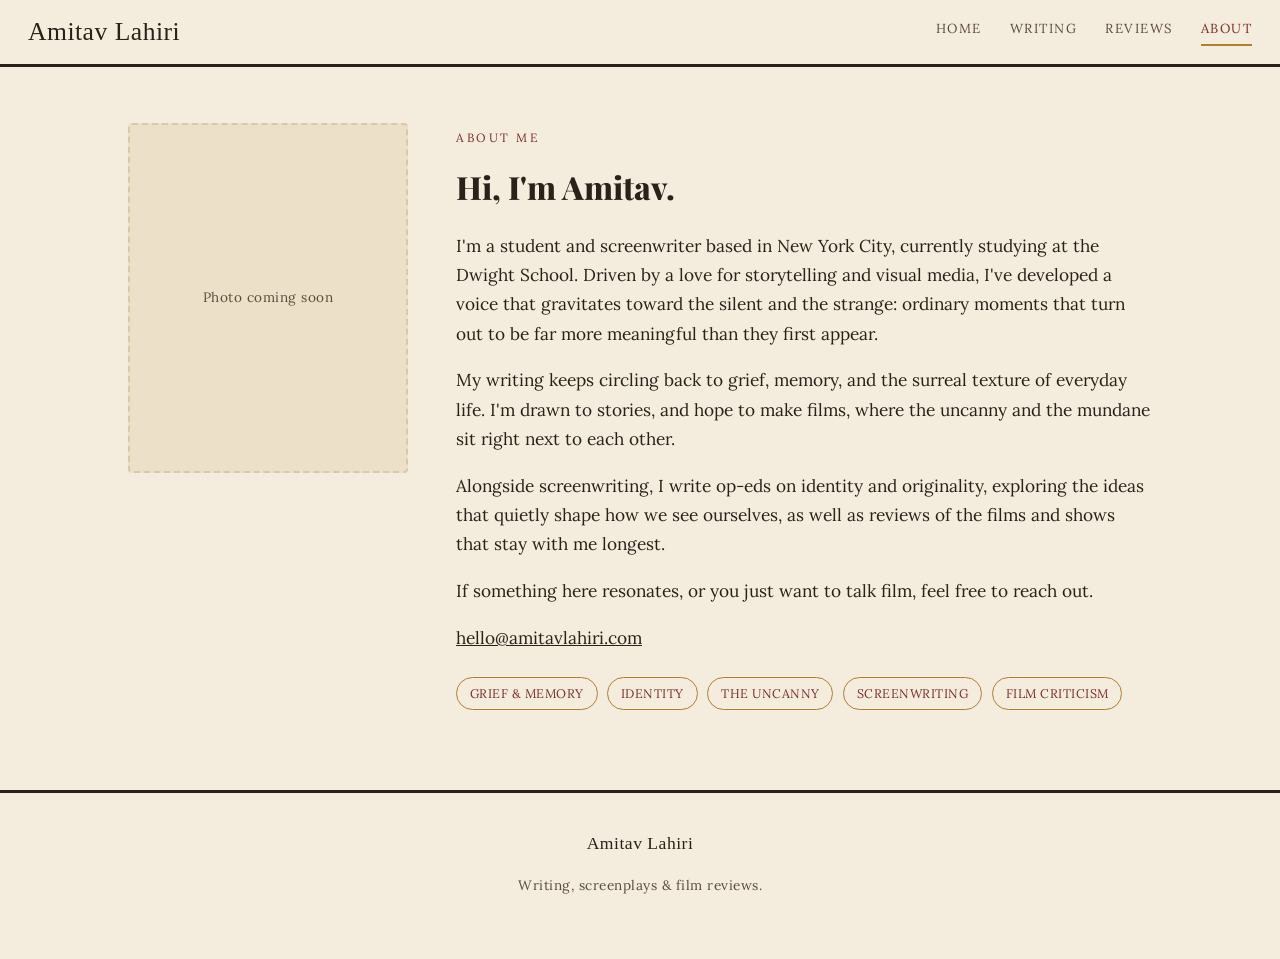
==== about.html @ c45335a1 "Initial commit: Amitav Lahiri writing & film review site Static site with essays, a formatted screen" ====
<!doctype html>
<html lang="en">
<head>
<meta charset="UTF-8">
<meta name="viewport" content="width=device-width, initial-scale=1.0">
<title>About | Amitav Lahiri</title>
<link rel="preconnect" href="https://fonts.googleapis.com">
<link rel="preconnect" href="https://fonts.gstatic.com" crossorigin>
<link href="https://fonts.googleapis.com/css2?family=Permanent+Marker&family=Playfair+Display:ital,wght@0,700;0,800;0,900;1,600&family=Lora:ital,wght@0,400;0,500;0,600;1,500&family=Bebas+Neue&family=Courier+Prime:wght@400;700&display=swap" rel="stylesheet">
<link rel="stylesheet" href="assets/css/style.css">
</head>
<body>

<header class="site-header">
  <a href="index.html" class="wordmark">Amitav Lahiri</a>
  <button class="nav-toggle" aria-label="Toggle navigation">&#9776;</button>
  <nav class="site-nav">
    <a href="index.html">Home</a>
    <a href="writing.html">Writing</a>
    <a href="reviews.html">Reviews</a>
    <a href="about.html" aria-current="page">About</a>
  </nav>
</header>

<div class="about-grid">

  <!--
    Photo placeholder, replace this whole <div class="photo-box">...</div>
    with: <img src="assets/images/about/amitav.jpg" alt="Amitav Lahiri">
    once a photo is ready.
  -->
  <div class="photo-box">Photo coming soon</div>

  <div class="about-copy">
    <span class="eyebrow">About Me</span>
    <h1>Hi, I'm Amitav.</h1>
    <p>I'm a student and screenwriter based in New York City, currently studying at the Dwight School. Driven by a love for storytelling and visual media, I've developed a voice that gravitates toward the silent and the strange: ordinary moments that turn out to be far more meaningful than they first appear.</p>
    <p>My writing keeps circling back to grief, memory, and the surreal texture of everyday life. I'm drawn to stories, and hope to make films, where the uncanny and the mundane sit right next to each other.</p>
    <p>Alongside screenwriting, I write op-eds on identity and originality, exploring the ideas that quietly shape how we see ourselves, as well as reviews of the films and shows that stay with me longest.</p>
    <p>If something here resonates, or you just want to talk film, feel free to reach out.</p>
    <!-- placeholder email, replace with the real address -->
    <p><a class="footer-email" href="mailto:hello@amitavlahiri.com">hello@amitavlahiri.com</a></p>
    <div class="theme-tags">
      <span>Grief &amp; Memory</span>
      <span>Identity</span>
      <span>The Uncanny</span>
      <span>Screenwriting</span>
      <span>Film Criticism</span>
    </div>
  </div>

</div>

<footer class="site-footer">
  <span class="wordmark">Amitav Lahiri</span>
  <p>Writing, screenplays &amp; film reviews.</p>
</footer>

<script src="assets/js/main.js"></script>
</body>
</html>
---- assets/css/style.css ----
/* =========================================================
   Amitav Lahiri — personal writing site
   Two moods sharing one palette family:
   - "vintage" (default): warm cream/paper, for essays, screenplay, about
   - "cinema": deep warm espresso, for film & show reviews
   Both share the same gold accent + cream/tan tones so nothing clashes.
   ========================================================= */

:root {
  /* vintage / paper */
  --cream: #f4ecdd;
  --cream-2: #ece0c9;
  --paper: #fbf6ec;
  --ink: #2b2119;
  --ink-soft: #5c4d3d;
  --line: #d9c9a8;
  --rust: #7a2e2b;
  --rust-soft: #9c4b3f;
  --gold: #b1802e;
  --gold-bright: #c9962f;

  /* cinema (still warm, never pure black) */
  --noir-bg: #3a2a1f;
  --noir-bg-2: #4a3627;
  --noir-panel: #2f2118;
  --noir-text: #f4ecdd;
  --noir-text-soft: #d8c9ac;

  --max: 760px;
  --max-wide: 1080px;
  --radius: 4px;
}

@font-face { font-display: swap; }

* { box-sizing: border-box; }
html { scroll-behavior: smooth; }

body {
  margin: 0;
  background: var(--cream);
  color: var(--ink);
  font-family: 'Lora', Georgia, 'Times New Roman', serif;
  line-height: 1.7;
  -webkit-font-smoothing: antialiased;
}

img { max-width: 100%; display: block; }

a { color: inherit; }

.wordmark {
  font-family: 'Permanent Marker', cursive;
  font-size: 1.6rem;
  letter-spacing: 0.5px;
  color: var(--ink);
  text-decoration: none;
  line-height: 1;
}

/* ---------- header / nav ---------- */
.site-header {
  position: sticky;
  top: 0;
  z-index: 50;
  display: flex;
  align-items: center;
  justify-content: space-between;
  gap: 1rem;
  padding: 1.1rem 1.75rem;
  background: var(--cream);
  border-bottom: 3px solid var(--ink);
}

.site-nav {
  display: flex;
  align-items: center;
  gap: 1.75rem;
  font-family: 'Lora', serif;
  font-size: 0.82rem;
  text-transform: uppercase;
  letter-spacing: 1.5px;
}

.site-nav a {
  text-decoration: none;
  color: var(--ink-soft);
  padding-bottom: 4px;
  border-bottom: 2px solid transparent;
  transition: color .15s ease, border-color .15s ease;
}

.site-nav a:hover,
.site-nav a[aria-current="page"] {
  color: var(--rust);
  border-color: var(--gold);
}

.nav-toggle {
  display: none;
  background: none;
  border: 2px solid var(--ink);
  border-radius: var(--radius);
  padding: 0.4rem 0.6rem;
  font-size: 1rem;
  cursor: pointer;
}

@media (max-width: 680px) {
  .nav-toggle { display: block; }
  .site-nav {
    position: absolute;
    top: 100%;
    left: 0;
    right: 0;
    flex-direction: column;
    align-items: flex-start;
    gap: 1rem;
    background: var(--cream);
    border-bottom: 3px solid var(--ink);
    padding: 1.25rem 1.75rem;
    display: none;
  }
  .site-nav.open { display: flex; }
}

/* ---------- footer ---------- */
.site-footer {
  border-top: 3px solid var(--ink);
  background: var(--cream);
  padding: 2.5rem 1.75rem 3rem;
  text-align: center;
  color: var(--ink-soft);
  font-size: 0.85rem;
  letter-spacing: 0.5px;
}
.site-footer .wordmark { font-size: 1.1rem; display: inline-block; margin-bottom: 0.5rem; }

/* ---------- headings ---------- */
h1, h2, h3, .display {
  font-family: 'Playfair Display', 'Georgia', serif;
  color: var(--ink);
  margin: 0 0 0.5rem;
  font-weight: 800;
}

.eyebrow {
  display: inline-block;
  font-family: 'Lora', serif;
  font-size: 0.75rem;
  letter-spacing: 2.5px;
  text-transform: uppercase;
  color: var(--rust);
  margin-bottom: 0.75rem;
}

.rule {
  border: none;
  border-top: 1px solid var(--line);
  margin: 2.5rem 0;
}
.rule.thick { border-top: 3px solid var(--ink); }

/* ---------- hero (home) ---------- */
.hero {
  padding: 5rem 1.75rem 4rem;
  text-align: center;
  max-width: var(--max);
  margin: 0 auto;
}
.hero .wordmark { font-size: clamp(2.6rem, 8vw, 4.2rem); }
.hero p.tagline {
  font-family: 'Playfair Display', serif;
  font-style: italic;
  font-size: 1.2rem;
  color: var(--rust-soft);
  margin: 0.75rem 0 1.5rem;
}
.hero p.intro {
  color: var(--ink-soft);
  font-size: 1.05rem;
  max-width: 560px;
  margin: 0 auto;
}
.hero .cta-row {
  margin-top: 2rem;
  display: flex;
  gap: 1rem;
  justify-content: center;
  flex-wrap: wrap;
}

.btn {
  display: inline-block;
  padding: 0.7rem 1.5rem;
  border: 2px solid var(--ink);
  border-radius: var(--radius);
  text-decoration: none;
  font-family: 'Lora', serif;
  font-size: 0.85rem;
  letter-spacing: 1px;
  text-transform: uppercase;
  color: var(--ink);
  transition: background .15s ease, color .15s ease;
}
.btn:hover { background: var(--ink); color: var(--cream); }
.btn.solid { background: var(--rust); border-color: var(--rust); color: var(--cream); }
.btn.solid:hover { background: var(--ink); border-color: var(--ink); }
.btn.gold { border-color: var(--gold-bright); color: var(--gold-bright); }
.btn.gold:hover { background: var(--gold-bright); color: var(--noir-panel); }

/* ---------- section wrappers ---------- */
.section {
  max-width: var(--max-wide);
  margin: 0 auto;
  padding: 3.5rem 1.75rem;
}
.section-head {
  text-align: center;
  max-width: var(--max);
  margin: 0 auto 2.5rem;
}
.section-head p { color: var(--ink-soft); }

/* ---------- vintage card grid (writing) ---------- */
.card-grid {
  display: grid;
  grid-template-columns: repeat(auto-fit, minmax(240px, 1fr));
  gap: 2rem;
}

.card {
  background: var(--paper);
  border: 1px solid var(--line);
  border-radius: var(--radius);
  padding: 1.75rem;
  display: flex;
  flex-direction: column;
  gap: 0.65rem;
  transition: transform .15s ease, box-shadow .15s ease;
}
.card:hover { transform: translateY(-3px); box-shadow: 0 10px 24px -12px rgba(43,33,25,0.35); }
.card .eyebrow { margin-bottom: 0; }
.card h3 { font-size: 1.4rem; }
.card h3 a { text-decoration: none; }
.card h3 a:hover { color: var(--rust); }
.card p.excerpt { color: var(--ink-soft); font-size: 0.95rem; flex: 1; }
.card .meta { font-size: 0.78rem; color: var(--gold); text-transform: uppercase; letter-spacing: 1px; }
.card .read-more {
  font-size: 0.82rem;
  text-transform: uppercase;
  letter-spacing: 1px;
  text-decoration: none;
  color: var(--rust);
  border-bottom: 2px solid var(--gold);
  align-self: flex-start;
  padding-bottom: 2px;
}

/* ---------- article (essays / screenplay) ---------- */
.article {
  max-width: var(--max);
  margin: 0 auto;
  padding: 3.5rem 1.75rem 5rem;
}
.article .eyebrow { display: block; text-align: center; }
.article h1 { text-align: center; font-size: clamp(2rem, 5vw, 2.9rem); }
.article .byline {
  text-align: center;
  color: var(--ink-soft);
  font-size: 0.9rem;
  margin-bottom: 2.5rem;
  letter-spacing: 0.5px;
}
.article .dek {
  font-family: 'Playfair Display', serif;
  font-style: italic;
  font-size: 1.15rem;
  color: var(--rust-soft);
  text-align: center;
  max-width: 560px;
  margin: 0 auto 2.5rem;
}
.article p { margin: 0 0 1.4rem; font-size: 1.08rem; }
.article p:first-of-type::first-letter {
  font-family: 'Playfair Display', serif;
  font-weight: 800;
  font-size: 3.4rem;
  float: left;
  line-height: 0.8;
  padding: 0.1rem 0.5rem 0 0;
  color: var(--rust);
}
.article blockquote {
  margin: 2rem 0;
  padding: 0.25rem 0 0.25rem 1.5rem;
  border-left: 3px solid var(--gold);
  font-family: 'Playfair Display', serif;
  font-style: italic;
  font-size: 1.2rem;
  color: var(--ink-soft);
}

/* ---------- screenplay page ---------- */
.script-frame {
  background: var(--paper);
  border: 1px solid var(--line);
  box-shadow: 0 18px 40px -24px rgba(43,33,25,0.4);
  border-radius: var(--radius);
  padding: 2.5rem 2rem;
  margin-top: 1rem;
}
/* ---------- about ---------- */
.about-grid {
  max-width: var(--max-wide);
  margin: 0 auto;
  padding: 3.5rem 1.75rem 5rem;
  display: grid;
  grid-template-columns: 280px 1fr;
  gap: 3rem;
  align-items: start;
}
@media (max-width: 720px) {
  .about-grid { grid-template-columns: 1fr; }
}
.photo-box {
  aspect-ratio: 4 / 5;
  border: 2px dashed var(--line);
  border-radius: var(--radius);
  background: var(--cream-2);
  display: flex;
  align-items: center;
  justify-content: center;
  text-align: center;
  color: var(--ink-soft);
  font-size: 0.85rem;
  letter-spacing: 0.5px;
  padding: 1.5rem;
}
.about-copy p { font-size: 1.08rem; }
.theme-tags { display: flex; flex-wrap: wrap; gap: 0.6rem; margin-top: 1.5rem; }
.theme-tags span {
  border: 1px solid var(--gold);
  color: var(--rust);
  padding: 0.3rem 0.8rem;
  border-radius: 100px;
  font-size: 0.78rem;
  letter-spacing: 0.5px;
  text-transform: uppercase;
}

/* =========================================================
   CINEMA MOOD — film & show reviews
   ========================================================= */
.cinema {
  background: var(--noir-bg);
  color: var(--noir-text);
}
.cinema .section-head p { color: var(--noir-text-soft); }
.cinema .eyebrow { color: var(--gold-bright); }

.cinema .card-grid .card {
  background: var(--noir-bg-2);
  border-color: rgba(244,236,221,0.12);
}
.cinema .card p.excerpt { color: var(--noir-text-soft); }
.cinema .card h3, .cinema .card h3 a { color: var(--noir-text); }
.cinema .card h3 a:hover { color: var(--gold-bright); }
.cinema .card .read-more { color: var(--gold-bright); border-color: var(--gold-bright); }

/* review post hero */
.review-hero {
  position: relative;
  min-height: 60vh;
  display: flex;
  align-items: flex-end;
  background-size: cover;
  background-position: center;
  border-bottom: 4px solid var(--gold);
}
.review-hero::after {
  content: "";
  position: absolute;
  inset: 0;
  background: linear-gradient(180deg, rgba(58,42,31,0.15) 0%, rgba(47,33,24,0.92) 92%);
}
.review-hero-content {
  position: relative;
  z-index: 1;
  padding: 3rem 1.75rem 2.5rem;
  max-width: var(--max-wide);
  margin: 0 auto;
  width: 100%;
}
.review-hero .film-tag {
  font-family: 'Bebas Neue', sans-serif;
  letter-spacing: 3px;
  color: var(--gold-bright);
  font-size: 0.95rem;
}
.review-hero h1 {
  font-family: 'Bebas Neue', sans-serif;
  color: var(--noir-text);
  font-size: clamp(2.6rem, 8vw, 5rem);
  letter-spacing: 2px;
  line-height: 0.95;
  margin: 0.3rem 0 0.75rem;
}
.review-meta-row {
  display: flex;
  flex-wrap: wrap;
  gap: 0.5rem 1.5rem;
  color: var(--noir-text-soft);
  font-size: 0.9rem;
  align-items: center;
}
.review-meta-row .divider { color: var(--gold); }

.review-body {
  max-width: var(--max);
  margin: 0 auto;
  padding: 3.5rem 1.75rem 2rem;
}
.review-body p { margin: 0 0 1.4rem; font-size: 1.08rem; color: var(--noir-text); }
.review-body blockquote {
  margin: 2.5rem 0;
  padding: 1.5rem 2rem;
  background: var(--noir-panel);
  border-left: 3px solid var(--gold-bright);
  font-family: 'Playfair Display', serif;
  font-style: italic;
  font-size: 1.3rem;
  color: var(--gold-bright);
  border-radius: var(--radius);
}

.gallery {
  max-width: var(--max-wide);
  margin: 0 auto;
  padding: 1rem 1.75rem 4rem;
  display: grid;
  grid-template-columns: repeat(auto-fit, minmax(220px, 1fr));
  gap: 1rem;
}
.gallery img {
  width: 100%;
  height: 220px;
  object-fit: cover;
  border-radius: var(--radius);
  border: 1px solid rgba(244,236,221,0.15);
}

.cinema .site-footer,
.cinema .site-header { background: var(--cream); color: var(--ink); }

/* ---------- post meta (blog feel: date, read time, tags) ---------- */
.post-meta {
  display: flex;
  justify-content: center;
  align-items: center;
  flex-wrap: wrap;
  gap: 0.6rem;
  font-size: 0.82rem;
  letter-spacing: 0.5px;
  color: var(--ink-soft);
  margin-bottom: 2.5rem;
}
.post-meta .dot { color: var(--gold); }
.tag-pill {
  border: 1px solid var(--gold);
  color: var(--rust);
  padding: 0.15rem 0.65rem;
  border-radius: 100px;
  font-size: 0.72rem;
  letter-spacing: 0.5px;
  text-transform: uppercase;
}
.cinema .post-meta { color: var(--noir-text-soft); }
.cinema .tag-pill { border-color: var(--gold-bright); color: var(--gold-bright); }
.card .card-meta {
  display: flex;
  gap: 0.6rem;
  align-items: center;
  font-size: 0.75rem;
  color: var(--ink-soft);
  text-transform: uppercase;
  letter-spacing: 0.5px;
}
.cinema .card .card-meta { color: var(--noir-text-soft); }

/* ---------- dramatic homepage hero ---------- */
.hero-dramatic {
  position: relative;
  min-height: 82vh;
  display: flex;
  align-items: center;
  justify-content: center;
  text-align: center;
  background-size: cover;
  background-position: center 30%;
  overflow: hidden;
  border-bottom: 4px solid var(--gold);
}
.hero-dramatic::before {
  content: "";
  position: absolute;
  inset: 0;
  background: linear-gradient(180deg, rgba(42,29,20,0.55) 0%, rgba(42,29,20,0.88) 100%);
}
.hero-dramatic-content {
  position: relative;
  z-index: 1;
  max-width: 640px;
  padding: 2rem 1.75rem;
}
.hero-dramatic .eyebrow { color: var(--gold-bright); }
.hero-dramatic .wordmark {
  color: var(--cream);
  font-size: clamp(2.8rem, 9vw, 5rem);
  text-shadow: 0 4px 24px rgba(0,0,0,0.4);
}
.hero-dramatic p.tagline {
  color: var(--gold-bright);
  font-size: 1.25rem;
  margin: 0.75rem 0 1.5rem;
}
.hero-dramatic p.intro {
  color: var(--cream);
  opacity: 0.92;
  max-width: 520px;
  margin: 0 auto;
}
.hero-dramatic .cta-row { margin-top: 2.25rem; }
.hero-dramatic .btn { border-color: var(--cream); color: var(--cream); }
.hero-dramatic .btn:hover { background: var(--cream); color: var(--ink); }
.hero-dramatic .btn.solid { background: var(--rust); border-color: var(--rust); color: var(--cream); }

/* ---------- pull-quote band (homepage) ---------- */
.quote-band {
  background: var(--ink);
  color: var(--cream);
  padding: 4.5rem 1.75rem;
  text-align: center;
}
.quote-band blockquote {
  max-width: 720px;
  margin: 0 auto;
  font-family: 'Playfair Display', serif;
  font-style: italic;
  font-weight: 700;
  font-size: clamp(1.4rem, 4vw, 2.1rem);
  line-height: 1.4;
  position: relative;
}
.quote-band cite {
  display: block;
  margin-top: 1.5rem;
  font-family: 'Lora', serif;
  font-style: normal;
  font-size: 0.85rem;
  letter-spacing: 1.5px;
  text-transform: uppercase;
  color: var(--gold-bright);
}

/* ---------- about teaser (homepage) ---------- */
.about-teaser {
  max-width: var(--max);
  margin: 0 auto;
  padding: 4.5rem 1.75rem;
  text-align: center;
}
.about-teaser p { font-size: 1.12rem; color: var(--ink-soft); }

/* ---------- footer email ---------- */
.site-footer .footer-email {
  display: inline-block;
  margin-top: 0.4rem;
  color: var(--rust);
  text-decoration: none;
  border-bottom: 1px solid var(--gold);
}
.cinema .site-footer .footer-email { color: var(--rust); }

/* =========================================================
   SCREENPLAY FORMATTING
   ========================================================= */
.script-frame { padding: 3rem 2.5rem; }
.script-title-block { text-align: center; margin-bottom: 2.5rem; }
.script-title-block .slugline-deco {
  font-family: 'Courier Prime', monospace;
  letter-spacing: 4px;
  color: var(--gold);
  font-size: 0.8rem;
}

.script-page { font-family: 'Courier Prime', 'Courier New', monospace; font-size: 0.95rem; line-height: 1.6; color: var(--ink); }
.script-page .scene {
  margin-bottom: 1.6rem;
  padding-top: 1.4rem;
  border-top: 1px dashed var(--line);
}
.script-page .scene:first-child { border-top: none; padding-top: 0; }
.script-page .scene-heading {
  display: flex;
  justify-content: space-between;
  align-items: baseline;
  gap: 1rem;
  font-weight: 700;
  letter-spacing: 1px;
  background: var(--cream-2);
  padding: 0.5rem 0.9rem;
  border-radius: var(--radius);
  margin-bottom: 0.9rem;
}
.script-page .scene-heading .scene-no {
  font-size: 0.75rem;
  color: var(--gold);
  white-space: nowrap;
}
.script-page .action { margin: 0 0 0.9rem; line-height: 1.6; }
.script-page .character {
  text-align: center;
  font-weight: 700;
  letter-spacing: 1px;
  margin: 1.1rem 0 0.1rem;
}
.script-page .parenthetical {
  text-align: center;
  font-style: italic;
  color: var(--ink-soft);
  font-size: 0.88rem;
  margin: 0 auto 0.2rem;
}
.script-page .dialogue {
  max-width: 62%;
  margin: 0 auto 0.9rem;
  text-align: left;
  line-height: 1.55;
}
.script-page .transition {
  text-align: right;
  font-weight: 700;
  letter-spacing: 1px;
  color: var(--rust);
  margin: 1.2rem 0;
}
@media (max-width: 560px) {
  .script-page .dialogue { max-width: 100%; }
  .script-page .scene-heading { flex-direction: column; align-items: flex-start; gap: 0.2rem; }
}

/* =========================================================
   LOOKBOOK BANDS (story / character / setting) — A24-style
   full-width alternating photo + title bands, used to open
   the screenplay page before the script itself.
   ========================================================= */
.lookbook { background: var(--noir-bg); border-bottom: 4px solid var(--gold); }
.lookbook-band {
  display: flex;
  flex-wrap: wrap;
  min-height: 46vh;
}
.lookbook-band:nth-child(even) { flex-direction: row-reverse; }
.lookbook-media {
  flex: 1 1 360px;
  position: relative;
  min-height: 320px;
  background-size: cover;
  background-position: center;
}
.lookbook-media.placeholder {
  border: 2px dashed rgba(244,236,221,0.25);
  display: flex;
  align-items: center;
  justify-content: center;
  text-align: center;
  color: var(--noir-text-soft);
  font-size: 0.85rem;
  padding: 2rem;
  margin: 0.75rem;
}
.lookbook-content {
  flex: 1 1 360px;
  display: flex;
  flex-direction: column;
  justify-content: center;
  padding: 3rem 3rem;
  position: relative;
}
.lookbook-content .kicker {
  font-family: 'Bebas Neue', sans-serif;
  letter-spacing: 3px;
  color: var(--gold-bright);
  font-size: 0.9rem;
  margin-bottom: 0.4rem;
}
.lookbook-content h3 {
  font-family: 'Bebas Neue', sans-serif;
  color: var(--noir-text);
  font-size: clamp(2rem, 5vw, 3.4rem);
  letter-spacing: 1px;
  line-height: 0.95;
  margin: 0 0 1rem;
}
.lookbook-content p {
  color: var(--noir-text-soft);
  font-size: 0.98rem;
  max-width: 42ch;
  margin: 0;
}
.lookbook-brand {
  position: absolute;
  top: 1.25rem;
  right: 1.25rem;
  font-family: 'Bebas Neue', sans-serif;
  letter-spacing: 2px;
  color: var(--noir-text-soft);
  font-size: 0.85rem;
  opacity: 0.8;
}
@media (max-width: 680px) {
  .lookbook-band, .lookbook-band:nth-child(even) { flex-direction: column; }
  .lookbook-content { padding: 2.5rem 1.75rem; }
}

/* =========================================================
   REVIEW TEMPLATE ELEMENTS (poster+info card, rating ribbon, pills)
   ========================================================= */
.review-infocard {
  max-width: var(--max);
  margin: -3.5rem auto 0;
  position: relative;
  z-index: 2;
  background: var(--noir-panel);
  border: 1px solid rgba(244,236,221,0.14);
  border-radius: var(--radius);
  padding: 1.75rem;
  display: grid;
  grid-template-columns: 120px 1fr auto;
  gap: 1.5rem;
  align-items: center;
  box-shadow: 0 20px 40px -20px rgba(0,0,0,0.5);
}
@media (max-width: 640px) {
  .review-infocard { grid-template-columns: 1fr; text-align: center; }
}
.review-poster {
  width: 120px;
  aspect-ratio: 2 / 3;
  border-radius: var(--radius);
  object-fit: cover;
  border: 1px solid rgba(244,236,221,0.15);
}
.review-poster-placeholder {
  width: 120px;
  aspect-ratio: 2 / 3;
  border-radius: var(--radius);
  border: 2px dashed rgba(244,236,221,0.25);
  display: flex;
  align-items: center;
  justify-content: center;
  color: var(--noir-text-soft);
  font-size: 0.72rem;
  text-align: center;
  padding: 0.5rem;
  margin: 0 auto;
}
.genre-pills { display: flex; flex-wrap: wrap; gap: 0.5rem; }
.genre-pills span {
  border: 1px solid var(--gold-bright);
  color: var(--gold-bright);
  padding: 0.25rem 0.75rem;
  border-radius: 100px;
  font-size: 0.72rem;
  letter-spacing: 0.5px;
  text-transform: uppercase;
}
.verdict-ribbon {
  display: flex;
  flex-direction: column;
  align-items: center;
  justify-content: center;
  width: 92px;
  height: 92px;
  border: 3px solid var(--gold-bright);
  border-radius: 50%;
  text-align: center;
  color: var(--gold-bright);
  font-family: 'Bebas Neue', sans-serif;
  letter-spacing: 1px;
  line-height: 1.05;
  font-size: 0.85rem;
  padding: 0.4rem;
  margin: 0 auto;
}
.gallery-label {
  max-width: var(--max-wide);
  margin: 3.5rem auto 0;
  padding: 0 1.75rem;
  text-align: center;
  font-family: 'Bebas Neue', sans-serif;
  letter-spacing: 4px;
  color: var(--noir-text-soft);
  font-size: 0.95rem;
}

/* ---------- utility ---------- */
.center { text-align: center; }
.mt-0 { margin-top: 0; }
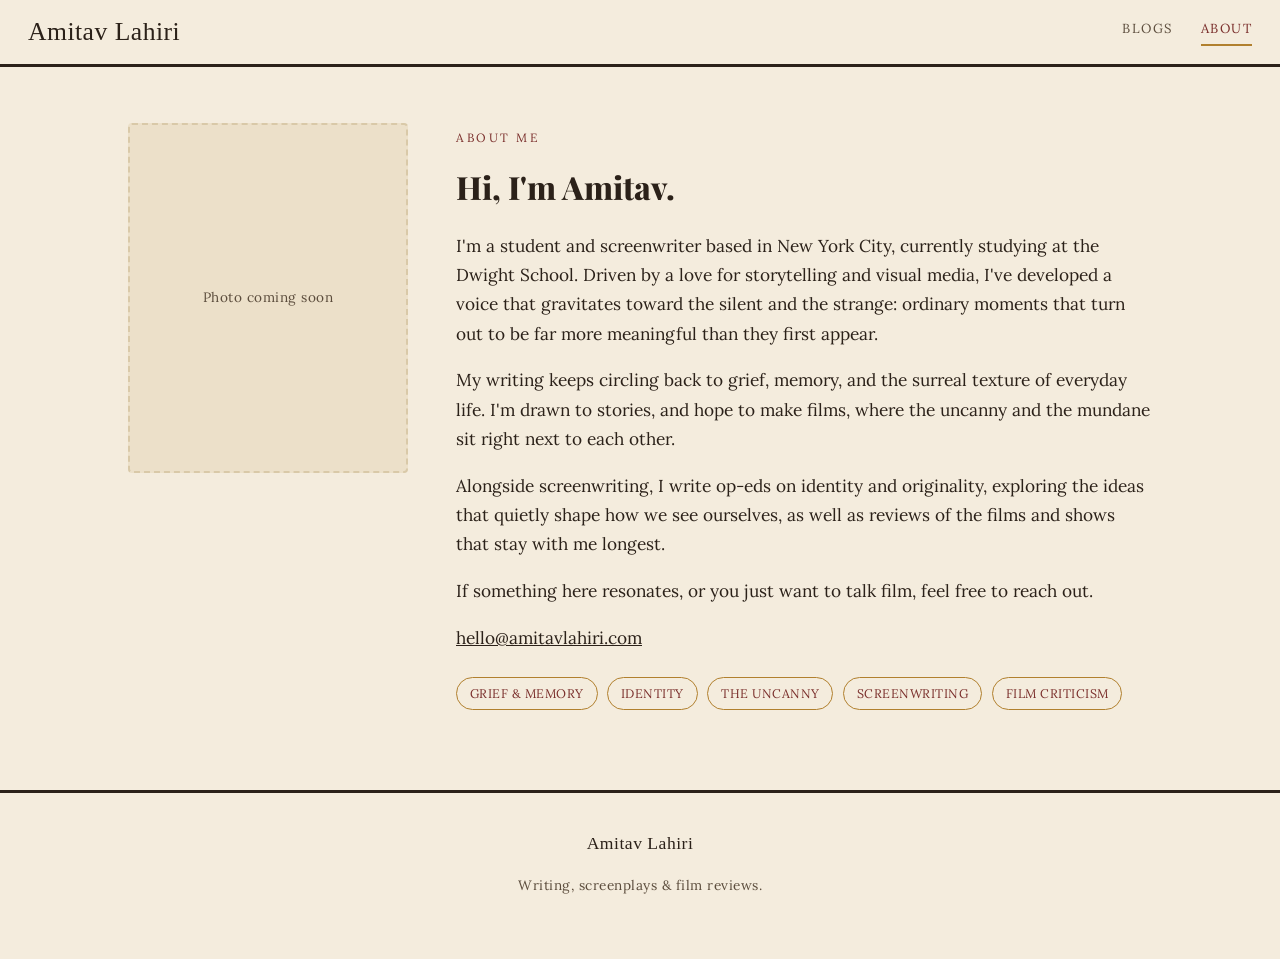
==== commit db2abfc5: "Turn site into a single scrolling page with Writing and Reviews chapters Merge essays, screenplay an" ====
--- a/about.html
+++ b/about.html
@@ -13,11 +13,8 @@
 
 <header class="site-header">
   <a href="index.html" class="wordmark">Amitav Lahiri</a>
-  <button class="nav-toggle" aria-label="Toggle navigation">&#9776;</button>
   <nav class="site-nav">
-    <a href="index.html">Home</a>
-    <a href="writing.html">Writing</a>
-    <a href="reviews.html">Reviews</a>
+    <a href="index.html#blogs">Blogs</a>
     <a href="about.html" aria-current="page">About</a>
   </nav>
 </header>
@@ -56,6 +53,5 @@
   <p>Writing, screenplays &amp; film reviews.</p>
 </footer>
 
-<script src="assets/js/main.js"></script>
 </body>
 </html>
--- a/assets/css/style.css
+++ b/assets/css/style.css
@@ -96,33 +96,98 @@
   border-color: var(--gold);
 }
 
-.nav-toggle {
-  display: none;
-  background: none;
-  border: 2px solid var(--ink);
-  border-radius: var(--radius);
-  padding: 0.4rem 0.6rem;
+@media (max-width: 680px) {
+  .site-header { padding: 1rem 1.25rem; }
+  .site-nav { gap: 1.1rem; }
+}
+
+/* ---------- single-page sections ---------- */
+section[id], #blogs { scroll-margin-top: 4.5rem; }
+
+/* chapter banner: marks the start of Writing / Reviews */
+.chapter {
+  scroll-margin-top: 4.5rem;
+  text-align: center;
+  padding: 5rem 1.75rem 4.5rem;
+  background: var(--cream-2);
+  border-top: 3px solid var(--ink);
+  border-bottom: 3px solid var(--ink);
+  position: relative;
+}
+.chapter::before, .chapter::after {
+  content: "";
+  position: absolute;
+  left: 0; right: 0;
+  height: 1px;
+  background: var(--ink);
+}
+.chapter::before { top: 6px; }
+.chapter::after { bottom: 6px; }
+.chapter-no {
+  display: block;
+  font-family: 'Bebas Neue', sans-serif;
+  letter-spacing: 4px;
   font-size: 1rem;
-  cursor: pointer;
-}
-
-@media (max-width: 680px) {
-  .nav-toggle { display: block; }
-  .site-nav {
-    position: absolute;
-    top: 100%;
-    left: 0;
-    right: 0;
-    flex-direction: column;
-    align-items: flex-start;
-    gap: 1rem;
-    background: var(--cream);
-    border-bottom: 3px solid var(--ink);
-    padding: 1.25rem 1.75rem;
-    display: none;
-  }
-  .site-nav.open { display: flex; }
-}
+  color: var(--rust);
+  margin-bottom: 0.6rem;
+}
+.chapter h2 {
+  font-family: 'Playfair Display', serif;
+  font-weight: 900;
+  font-size: clamp(3rem, 10vw, 5.5rem);
+  line-height: 1;
+  margin: 0 auto 1rem;
+  display: inline-block;
+  border-bottom: 3px solid var(--gold);
+  padding-bottom: 0.4rem;
+}
+.chapter p {
+  margin: 0;
+  font-style: italic;
+  color: var(--ink-soft);
+  font-size: 1.05rem;
+}
+.chapter.dark { background: var(--noir-panel); color: var(--noir-text); border-color: var(--gold); }
+.chapter.dark::before, .chapter.dark::after { background: var(--gold); }
+.chapter.dark .chapter-no { color: var(--gold-bright); }
+.chapter.dark h2 { color: var(--noir-text); }
+.chapter.dark p { color: var(--noir-text-soft); }
+
+/* break between pieces inside a chapter */
+.piece-break {
+  display: flex;
+  flex-direction: column;
+  align-items: center;
+  gap: 0.6rem;
+  max-width: var(--max);
+  margin: 0 auto;
+  padding: 2.5rem 1.75rem;
+}
+.piece-break span {
+  display: flex;
+  align-items: center;
+  gap: 1rem;
+  width: 100%;
+  color: var(--gold);
+  font-size: 1.1rem;
+}
+.piece-break span::before, .piece-break span::after {
+  content: "";
+  flex: 1;
+  height: 1px;
+  background: var(--line);
+}
+.piece-break p {
+  margin: 0;
+  font-family: 'Bebas Neue', sans-serif;
+  letter-spacing: 2px;
+  font-size: 0.95rem;
+  color: var(--ink-soft);
+}
+.piece-break.dark { max-width: none; background: var(--noir-bg); }
+.piece-break.dark span { max-width: var(--max); color: var(--gold-bright); }
+.piece-break.dark span::before, .piece-break.dark span::after { background: rgba(244,236,221,0.25); }
+.piece-break.dark p { color: var(--noir-text-soft); }
 
 /* ---------- footer ---------- */
 .site-footer {
@@ -282,7 +347,7 @@
   margin: 0 auto 2.5rem;
 }
 .article p { margin: 0 0 1.4rem; font-size: 1.08rem; }
-.article p:first-of-type::first-letter {
+.article .post-meta + p::first-letter {
   font-family: 'Playfair Display', serif;
   font-weight: 800;
   font-size: 3.4rem;
@@ -299,6 +364,22 @@
   font-style: italic;
   font-size: 1.2rem;
   color: var(--ink-soft);
+}
+
+/* boxed essay: white card on the cream page */
+.article.boxed {
+  background: #fff;
+  border: 1px solid var(--line);
+  border-top: 4px solid var(--rust);
+  border-radius: 8px;
+  box-shadow: 0 20px 45px -28px rgba(43,33,25,0.45);
+  margin: 3rem auto;
+  padding: 3rem 3.25rem 2.5rem;
+}
+.article.boxed p:last-child,
+.article.boxed blockquote:last-child { margin-bottom: 0; }
+@media (max-width: 680px) {
+  .article.boxed { margin: 2rem 1rem; padding: 2rem 1.35rem 1.5rem; }
 }
 
 /* ---------- screenplay page ---------- */
@@ -662,6 +743,7 @@
   min-height: 46vh;
 }
 .lookbook-band:nth-child(even) { flex-direction: row-reverse; }
+.lookbook-band { min-height: 0; border-bottom: 1px solid rgba(244,236,221,0.12); }
 .lookbook-media {
   flex: 1 1 360px;
   position: relative;
@@ -682,6 +764,8 @@
 }
 .lookbook-content {
   flex: 1 1 360px;
+  max-width: var(--max);
+  margin: 0 auto;
   display: flex;
   flex-direction: column;
   justify-content: center;
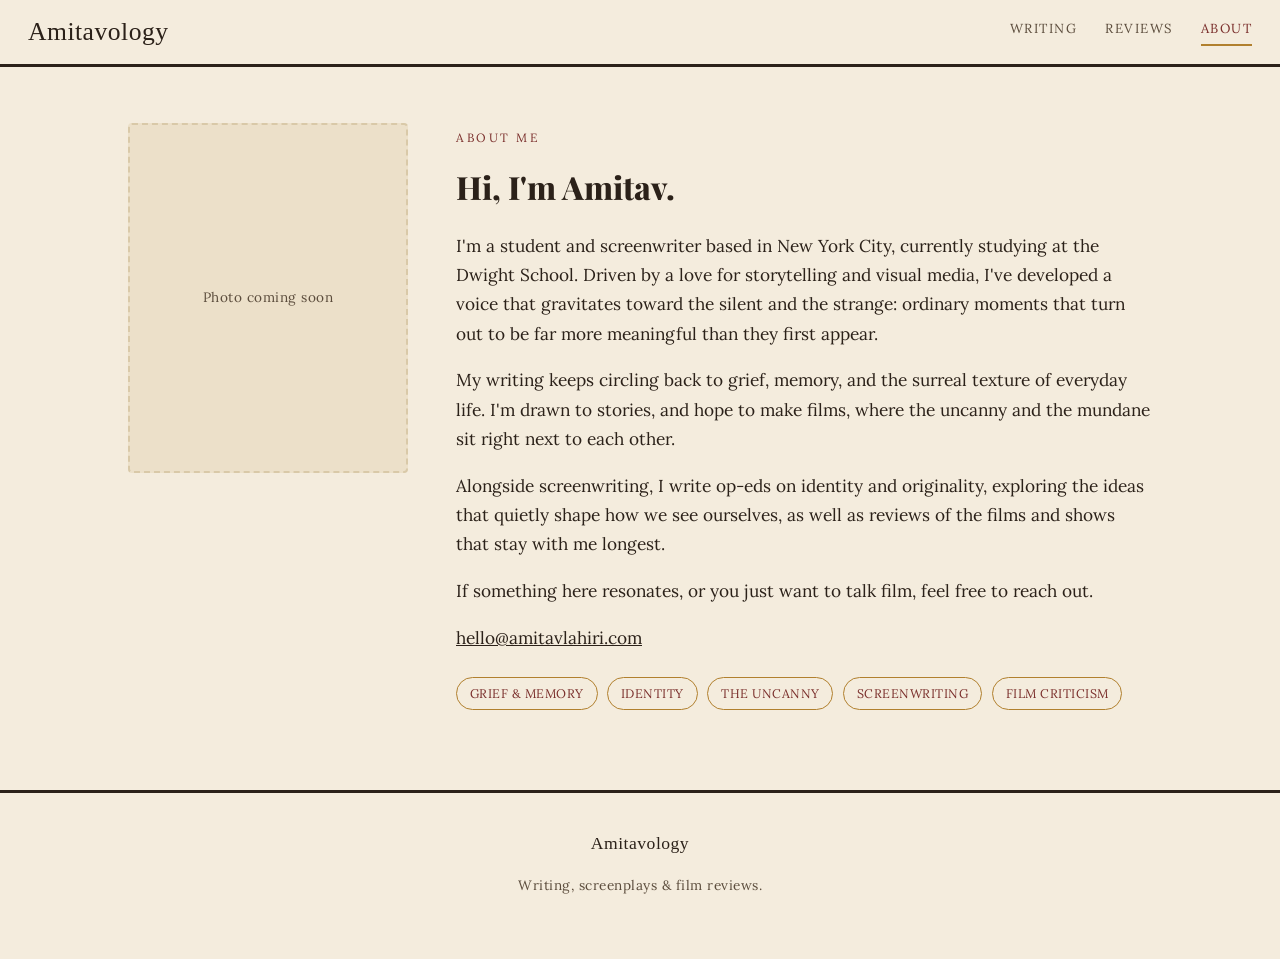
==== commit d95726ed: "Rebrand as Amitavology with card previews and per-piece pages Home page now shows the Amitavology he" ====
--- a/about.html
+++ b/about.html
@@ -3,7 +3,7 @@
 <head>
 <meta charset="UTF-8">
 <meta name="viewport" content="width=device-width, initial-scale=1.0">
-<title>About | Amitav Lahiri</title>
+<title>About | Amitavology</title>
 <link rel="preconnect" href="https://fonts.googleapis.com">
 <link rel="preconnect" href="https://fonts.gstatic.com" crossorigin>
 <link href="https://fonts.googleapis.com/css2?family=Permanent+Marker&family=Playfair+Display:ital,wght@0,700;0,800;0,900;1,600&family=Lora:ital,wght@0,400;0,500;0,600;1,500&family=Bebas+Neue&family=Courier+Prime:wght@400;700&display=swap" rel="stylesheet">
@@ -12,9 +12,10 @@
 <body>
 
 <header class="site-header">
-  <a href="index.html" class="wordmark">Amitav Lahiri</a>
+  <a href="index.html" class="wordmark">Amitavology</a>
   <nav class="site-nav">
-    <a href="index.html#blogs">Blogs</a>
+    <a href="index.html#writing">Writing</a>
+    <a href="index.html#reviews">Reviews</a>
     <a href="about.html" aria-current="page">About</a>
   </nav>
 </header>
@@ -49,7 +50,7 @@
 </div>
 
 <footer class="site-footer">
-  <span class="wordmark">Amitav Lahiri</span>
+  <span class="wordmark">Amitavology</span>
   <p>Writing, screenplays &amp; film reviews.</p>
 </footer>
 
--- a/assets/css/style.css
+++ b/assets/css/style.css
@@ -102,7 +102,7 @@
 }
 
 /* ---------- single-page sections ---------- */
-section[id], #blogs { scroll-margin-top: 4.5rem; }
+section[id] { scroll-margin-top: 4.5rem; }
 
 /* chapter banner: marks the start of Writing / Reviews */
 .chapter {
@@ -892,3 +892,77 @@
 /* ---------- utility ---------- */
 .center { text-align: center; }
 .mt-0 { margin-top: 0; }
+
+/* ---------- home: card sections ---------- */
+.section-head h2 { font-size: clamp(2rem, 5vw, 2.9rem); }
+.cinema .section-head h2 {
+  font-family: 'Bebas Neue', sans-serif;
+  font-weight: 400;
+  letter-spacing: 2px;
+  font-size: clamp(2.6rem, 7vw, 4rem);
+  color: var(--noir-text);
+}
+#reviews { border-top: 4px solid var(--gold); }
+#reviews .section { padding-bottom: 4.5rem; }
+.card h3 a { color: inherit; }
+
+/* ---------- single-piece pages ---------- */
+.back-row { text-align: center; margin: 0 auto; padding: 0 1.75rem 4rem; }
+.cinema .back-row { padding-top: 1rem; }
+.article h2 { font-size: 1.55rem; margin: 2.5rem 0 1rem; }
+.article h3 { font-size: 1.2rem; margin: 2rem 0 0.75rem; color: var(--rust); }
+.essay-figure { margin: 2rem 0; }
+.essay-figure img { width: 100%; height: auto; border: 1px solid var(--line); border-radius: var(--radius); }
+.essay-figure figcaption { font-size: 0.85rem; color: var(--ink-soft); margin-top: 0.6rem; font-style: italic; }
+.works-cited { margin-top: 3rem; padding-top: 1.5rem; border-top: 1px solid var(--line); }
+.works-cited h2 { font-size: 1.1rem; margin-top: 0; letter-spacing: 1px; text-transform: uppercase; }
+.works-cited ul { list-style: none; padding: 0; margin: 0; }
+.works-cited li {
+  font-size: 0.85rem;
+  color: var(--ink-soft);
+  margin-bottom: 0.7rem;
+  padding-left: 1.5rem;
+  text-indent: -1.5rem;
+  overflow-wrap: anywhere;
+}
+.article .post-meta + p.dek::first-letter { all: unset; }
+
+/* ---------- footer view counter ---------- */
+.view-count {
+  display: flex;
+  align-items: baseline;
+  justify-content: center;
+  gap: 0.15rem;
+  margin: 0 auto 1.75rem;
+  color: var(--rust);
+}
+.view-count-num {
+  font-family: 'Bebas Neue', sans-serif;
+  font-size: clamp(3.2rem, 10vw, 4.5rem);
+  line-height: 1;
+  letter-spacing: 2px;
+  font-variant-numeric: tabular-nums;
+  display: inline-block;
+}
+.view-count-plus {
+  font-family: 'Bebas Neue', sans-serif;
+  font-size: clamp(2rem, 6vw, 2.8rem);
+  color: var(--gold);
+  opacity: 0;
+  transform: scale(0.4);
+  transition: opacity .25s ease, transform .35s cubic-bezier(.34,1.8,.64,1);
+}
+.view-count-label {
+  margin-left: 0.6rem;
+  font-size: 0.8rem;
+  letter-spacing: 2.5px;
+  text-transform: uppercase;
+  color: var(--ink-soft);
+}
+.view-count.done .view-count-num { animation: count-pop .45s cubic-bezier(.34,1.8,.64,1); }
+.view-count.done .view-count-plus { opacity: 1; transform: scale(1); }
+@keyframes count-pop {
+  0% { transform: scale(1); }
+  45% { transform: scale(1.18); color: var(--gold-bright); }
+  100% { transform: scale(1); }
+}
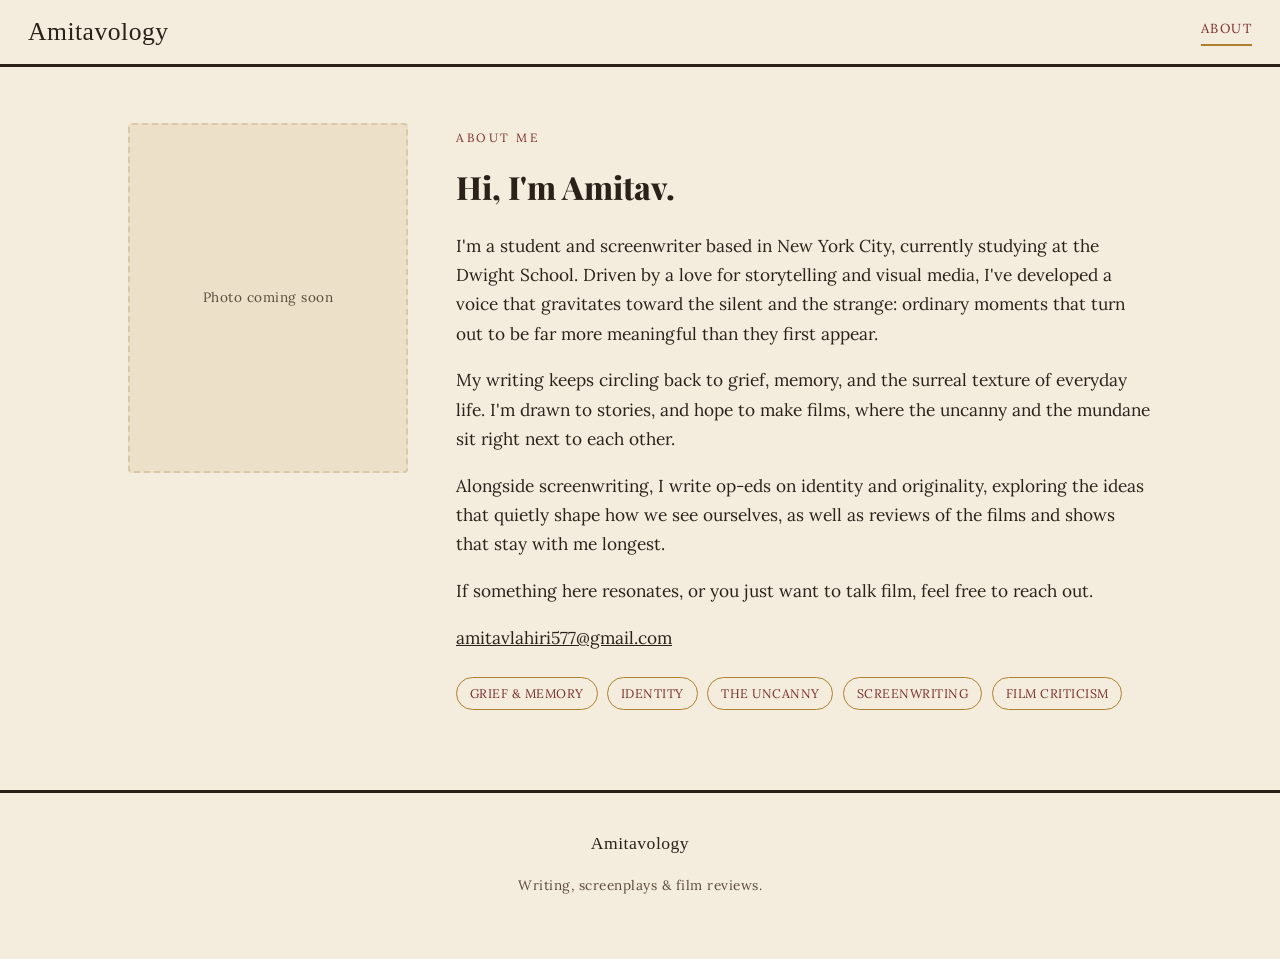
==== commit b8c9c950: "Restyle hero title, add real contact email, trim nav to About Set the hero Amitavology title in Play" ====
--- a/about.html
+++ b/about.html
@@ -14,8 +14,6 @@
 <header class="site-header">
   <a href="index.html" class="wordmark">Amitavology</a>
   <nav class="site-nav">
-    <a href="index.html#writing">Writing</a>
-    <a href="index.html#reviews">Reviews</a>
     <a href="about.html" aria-current="page">About</a>
   </nav>
 </header>
@@ -36,8 +34,7 @@
     <p>My writing keeps circling back to grief, memory, and the surreal texture of everyday life. I'm drawn to stories, and hope to make films, where the uncanny and the mundane sit right next to each other.</p>
     <p>Alongside screenwriting, I write op-eds on identity and originality, exploring the ideas that quietly shape how we see ourselves, as well as reviews of the films and shows that stay with me longest.</p>
     <p>If something here resonates, or you just want to talk film, feel free to reach out.</p>
-    <!-- placeholder email, replace with the real address -->
-    <p><a class="footer-email" href="mailto:hello@amitavlahiri.com">hello@amitavlahiri.com</a></p>
+    <p><a class="footer-email" href="mailto:amitavlahiri577@gmail.com">amitavlahiri577@gmail.com</a></p>
     <div class="theme-tags">
       <span>Grief &amp; Memory</span>
       <span>Identity</span>
--- a/assets/css/style.css
+++ b/assets/css/style.css
@@ -596,8 +596,13 @@
 }
 .hero-dramatic .eyebrow { color: var(--gold-bright); }
 .hero-dramatic .wordmark {
+  font-family: 'Playfair Display', Georgia, serif;
+  font-style: italic;
+  font-weight: 900;
+  letter-spacing: 0;
   color: var(--cream);
-  font-size: clamp(2.8rem, 9vw, 5rem);
+  font-size: clamp(3rem, 10vw, 5.75rem);
+  margin-bottom: 1rem;
   text-shadow: 0 4px 24px rgba(0,0,0,0.4);
 }
 .hero-dramatic p.tagline {
